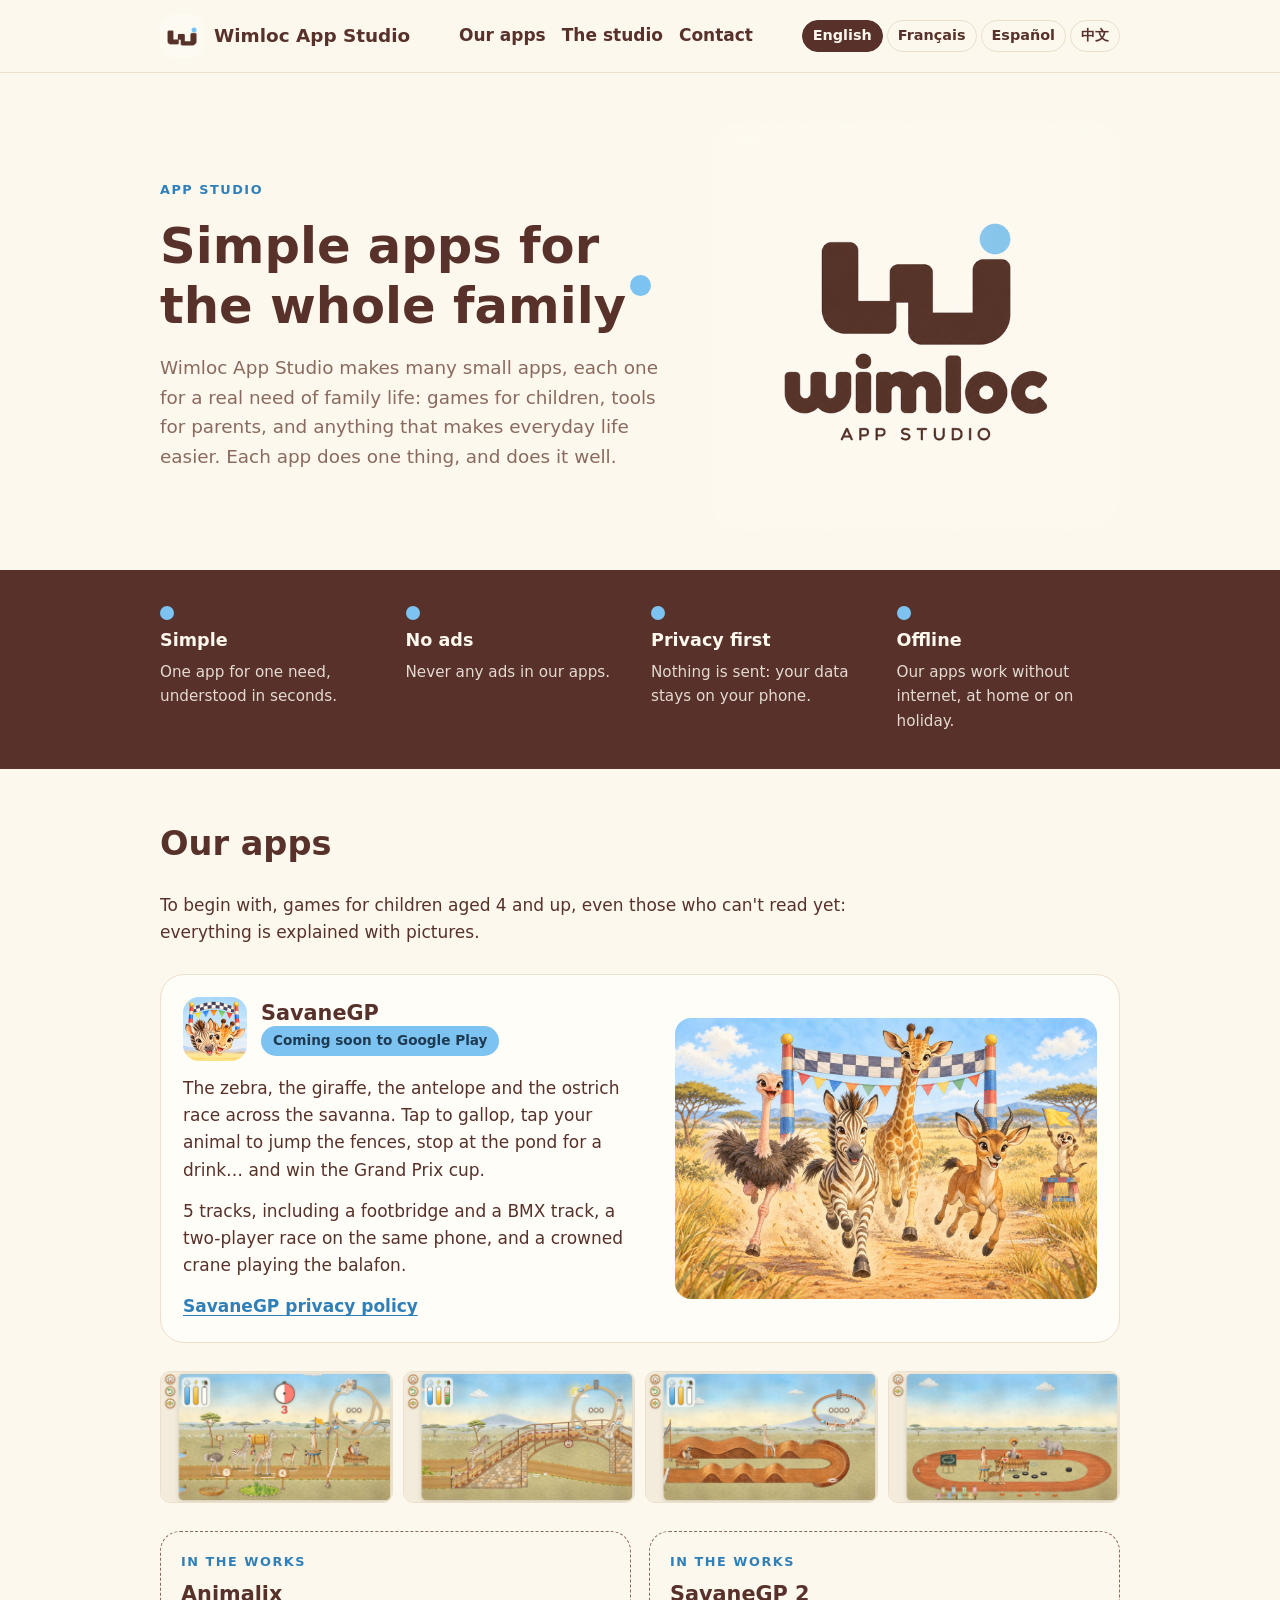
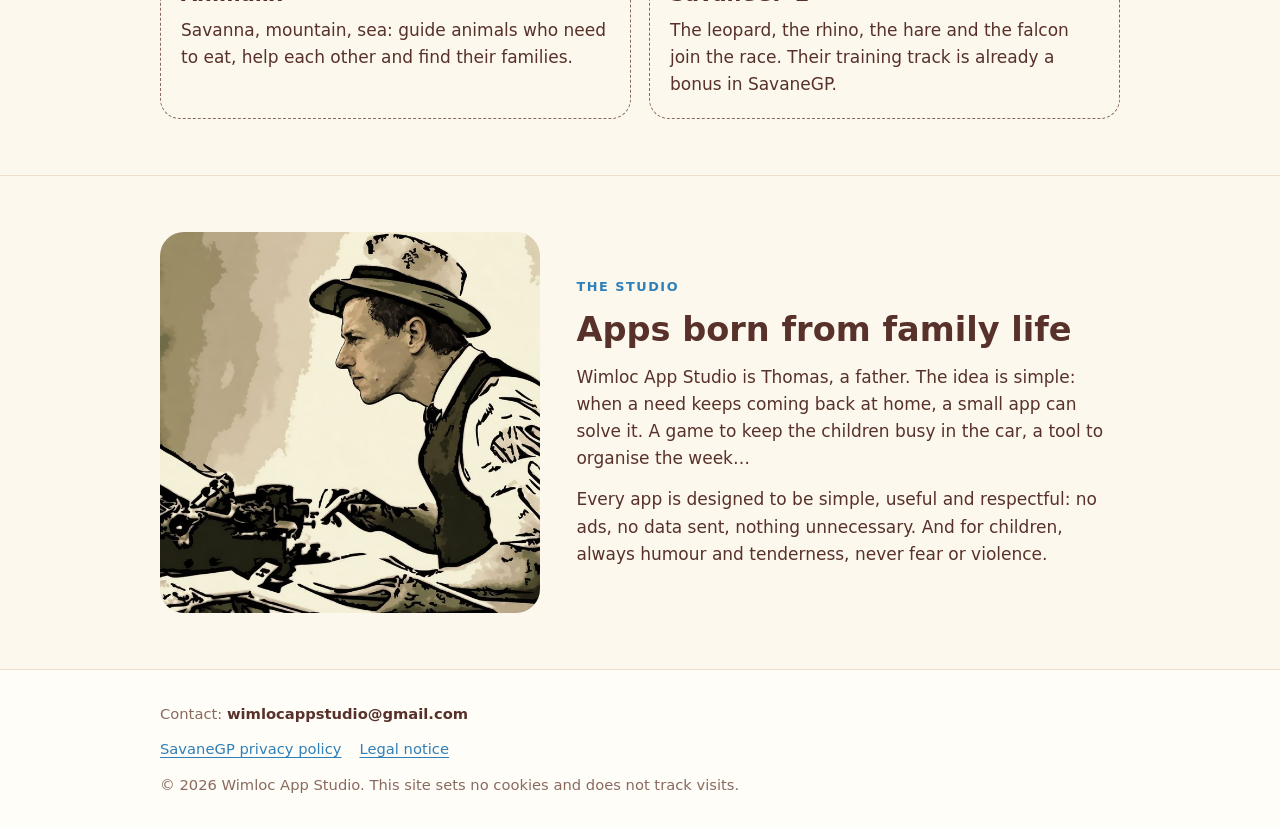
==== index.html @ 34c9a8f1 "Site de Wimloc App Studio : anglais, français, espagnol, chinois ; confidentialité de SavaneGP Co-Au" ====
<!doctype html>
<html lang="en">
<head>
<meta charset="utf-8">
<meta name="viewport" content="width=device-width,initial-scale=1,viewport-fit=cover">
<title>Wimloc App Studio</title>
<meta name="description" content="Wimloc App Studio makes simple apps for family life: games for children, tools for parents. No ads, no data collection.">
<link rel="icon" href="images/favicon.png">
<link rel="stylesheet" href="style.css">
</head>
<body>
<header class="haut bande"><div class="col">
  <a class="marque" href="./"><img src="images/marque_claire.png" alt="">Wimloc App Studio</a>
  <nav><a href="#apps">Our apps</a><a href="#studio">The studio</a><a href="#contact">Contact</a></nav>
  <span class="langues"><a href="" lang="en" aria-current="page">English</a><a href="fr/" lang="fr">Français</a><a href="es/" lang="es">Español</a><a href="zh/" lang="zh-Hans">中文</a></span>
</div></header>

<main>
<section class="ouverture bande"><div class="col">
  <div class="texte">
    <p class="etiquette">App studio</p>
    <h1>Simple apps for the whole family<span class="point" aria-hidden="true"></span></h1>
    <p class="chapo">Wimloc App Studio makes many small apps, each one for a real need of family life: games for children, tools for parents, and anything that makes everyday life easier. Each app does one thing, and does it well.</p>
  </div>
  <img class="logo logo-grand" src="images/logo_wimloc.png" alt="Wimloc App Studio logo" width="600" height="600">
</div></section>

<section class="promesses bande" aria-label="Our commitments"><div class="col">
  <div class="promesse"><b>Simple</b><span>One app for one need, understood in seconds.</span></div>
  <div class="promesse"><b>No ads</b><span>Never any ads in our apps.</span></div>
  <div class="promesse"><b>Privacy first</b><span>Nothing is sent: your data stays on your phone.</span></div>
  <div class="promesse"><b>Offline</b><span>Our apps work without internet, at home or on holiday.</span></div>
</div></section>

<section class="jeux bande" id="apps"><div class="col">
  <h2>Our apps</h2>
  <p>To begin with, games for children aged 4 and up, even those who can&#x27;t read yet: everything is explained with pictures.</p>
  <article class="jeu-vedette">
    <div class="texte">
      <div class="titre-jeu"><img src="images/savanegp_icone.png" alt="" width="256" height="256"><div><h3>SavaneGP</h3><span class="pastille">Coming soon to Google Play</span></div></div>
      <p>The zebra, the giraffe, the antelope and the ostrich race across the savanna. Tap to gallop, tap your animal to jump the fences, stop at the pond for a drink… and win the Grand Prix cup.</p>
      <p>5 tracks, including a footbridge and a BMX track, a two-player race on the same phone, and a crowned crane playing the balafon.</p>
      <div class="liens"><a href="savanegp/privacy.html#en">SavaneGP privacy policy</a></div>
    </div>
    <img class="affiche" src="images/savanegp_affiche.jpg" alt="The zebra, the giraffe, the antelope and the ostrich running to the finish line" width="1200" height="800">
  </article>
  <div class="captures"><img src="images/savanegp_depart.jpg" alt="The Grand Prix start" width="960" height="540" loading="lazy"><img src="images/savanegp_passerelle.jpg" alt="The zebra on the footbridge" width="960" height="540" loading="lazy"><img src="images/savanegp_bmx.jpg" alt="The BMX track" width="960" height="540" loading="lazy"><img src="images/savanegp_savanegp2.jpg" alt="The SavaneGP 2 training track" width="960" height="540" loading="lazy"></div>
  <div class="a-venir">
    <article><span class="etiquette">In the works</span><h3>Animalix</h3><p>Savanna, mountain, sea: guide animals who need to eat, help each other and find their families.</p></article>
    <article><span class="etiquette">In the works</span><h3>SavaneGP 2</h3><p>The leopard, the rhino, the hare and the falcon join the race. Their training track is already a bonus in SavaneGP.</p></article>
  </div>
</div></section>

<section class="studio bande" id="studio"><div class="col">
  <img src="images/thomas.jpg" alt="Thomas, founder of Wimloc App Studio" width="700" height="700" loading="lazy">
  <div class="texte">
    <p class="etiquette">The studio</p>
    <h2>Apps born from family life</h2>
    <p>Wimloc App Studio is Thomas, a father. The idea is simple: when a need keeps coming back at home, a small app can solve it. A game to keep the children busy in the car, a tool to organise the week…</p>
    <p>Every app is designed to be simple, useful and respectful: no ads, no data sent, nothing unnecessary. And for children, always humour and tenderness, never fear or violence.</p>
  </div>
</div></section>
</main>

<footer class="pied bande" id="contact"><div class="col">
  <p>Contact: <span class="adresse">wimlocappstudio@gmail.com</span></p>
  <div class="ligne"><a href="savanegp/privacy.html#en">SavaneGP privacy policy</a><a href="legal.html#en">Legal notice</a></div>
  <p>© 2026 Wimloc App Studio. This site sets no cookies and does not track visits.</p>
</div></footer>
</body>
</html>
---- style.css ----
/* Wimloc App Studio : couleurs du logo (brun, crème, bleu ciel), lettres rondes comme le logo, sans police chargée d'ailleurs
   (aucune requête vers un autre site : personne n'est suivi). Une colonne centrée, bandes pleine largeur. */
:root{--creme:#fdf8ee;--carte:#fffdf8;--brun:#57312a;--brun-doux:#8a6a5e;--ciel:#7dc3f2;--ciel-fonce:#2f7fb8;--trait:#ecdfcb;
  --rond:ui-rounded,"SF Pro Rounded","Nunito","Varela Round","Segoe UI",system-ui,sans-serif;--texte:system-ui,-apple-system,"Segoe UI",Roboto,sans-serif}
@media (prefers-color-scheme:dark){:root{--creme:#2a1915;--carte:#341f1a;--brun:#fbf3e4;--brun-doux:#c9b3a6;--ciel:#7dc3f2;--ciel-fonce:#9fd3f6;--trait:#4a2f28;color-scheme:dark}}
*{box-sizing:border-box}
html{-webkit-text-size-adjust:100%}
body{margin:0;background:var(--creme);color:var(--brun);font:17px/1.6 var(--texte)}
img{max-width:100%;height:auto;display:block}
a{color:var(--ciel-fonce);text-underline-offset:3px}
a:focus-visible,button:focus-visible{outline:3px solid var(--ciel);outline-offset:3px;border-radius:6px}
.bande{padding-left:max(16px,env(safe-area-inset-left,0px));padding-right:max(16px,env(safe-area-inset-right,0px))}
.col{max-width:960px;margin:0 auto}
h1,h2,h3{font-family:var(--rond);font-weight:700;line-height:1.15;text-wrap:balance;margin:0}
h1{font-size:clamp(2rem,5vw,3.1rem)}
h2{font-size:clamp(1.5rem,3.4vw,2.1rem)}
h3{font-size:1.3rem}
p{margin:0;max-width:65ch}
.etiquette{font-family:var(--rond);font-size:.8rem;letter-spacing:.12em;text-transform:uppercase;color:var(--ciel-fonce);font-weight:700}

/* en-tête */
.haut{padding-block:14px;border-bottom:1px solid var(--trait)}
.haut .col{display:flex;align-items:center;justify-content:space-between;gap:12px;flex-wrap:wrap}
.marque{display:flex;align-items:center;gap:10px;text-decoration:none;color:var(--brun);font-family:var(--rond);font-weight:700;font-size:1.15rem}
.marque img{width:44px;height:44px;border-radius:12px}
nav{display:flex;gap:16px;flex-wrap:wrap;font-family:var(--rond);font-weight:600}
nav a{color:var(--brun);text-decoration:none}
nav a:hover{color:var(--ciel-fonce)}

/* ouverture */
.ouverture{padding-block:48px 40px}
.ouverture .col{display:grid;grid-template-columns:minmax(0,1fr) minmax(0,.8fr);gap:40px;align-items:center}
.ouverture .texte{display:flex;flex-direction:column;gap:18px;min-width:0}
.ouverture .chapo{font-size:1.15rem;color:var(--brun-doux)}
.logo-grand{border-radius:28px;background:#fdf8ee}
.point{display:inline-block;width:.42em;height:.42em;border-radius:50%;background:var(--ciel);margin-left:.08em;vertical-align:.55em}

/* promesses */
.promesses{padding-block:36px;background:var(--brun);color:var(--creme)}
@media (prefers-color-scheme:dark){.promesses{background:#1d110e;color:#fbf3e4}}
.promesses .col{display:grid;grid-template-columns:repeat(auto-fit,minmax(170px,1fr));gap:22px}
.promesse{display:flex;flex-direction:column;gap:6px}
.promesse b{font-family:var(--rond);font-size:1.1rem}
.promesse span{opacity:.85;font-size:.95rem}
.promesse::before{content:"";width:14px;height:14px;border-radius:50%;background:var(--ciel)}

/* jeux */
.jeux{padding-block:56px;display:block}
.jeux .col{display:flex;flex-direction:column;gap:28px}
.jeu-vedette{display:grid;grid-template-columns:minmax(0,1.1fr) minmax(0,1fr);gap:28px;align-items:center;background:var(--carte);border:1px solid var(--trait);border-radius:24px;padding:22px}
.jeu-vedette .texte{display:flex;flex-direction:column;gap:14px;min-width:0}
.jeu-vedette .affiche{border-radius:16px}
.titre-jeu{display:flex;align-items:center;gap:14px}
.titre-jeu img{width:64px;height:64px;border-radius:16px}
.pastille{display:inline-block;font-family:var(--rond);font-weight:700;font-size:.85rem;padding:4px 12px;border-radius:999px;background:var(--ciel);color:#1e3b52}
.captures{display:grid;grid-template-columns:repeat(4,minmax(0,1fr));gap:10px}
.captures img{border-radius:10px;border:1px solid var(--trait)}
.liens{display:flex;gap:14px;flex-wrap:wrap;font-weight:600}
.a-venir{display:grid;grid-template-columns:repeat(auto-fit,minmax(260px,1fr));gap:18px}
.a-venir article{border:1px dashed var(--brun-doux);border-radius:20px;padding:20px;display:flex;flex-direction:column;gap:10px}

/* studio */
.studio{padding-block:56px;border-top:1px solid var(--trait)}
.studio .col{display:grid;grid-template-columns:minmax(0,.7fr) minmax(0,1fr);gap:36px;align-items:center}
.studio img{border-radius:24px}
.studio .texte{display:flex;flex-direction:column;gap:14px;min-width:0}

/* pied */
.pied{padding-block:32px;background:var(--carte);border-top:1px solid var(--trait);font-size:.92rem;color:var(--brun-doux)}
.pied .col{display:flex;flex-direction:column;gap:12px}
.pied .ligne{display:flex;gap:18px;flex-wrap:wrap}
.adresse{user-select:all;font-weight:600;color:var(--brun)}

/* pages de texte (confidentialité, mentions) */
.page{padding-block:40px 56px}
.page .col{max-width:720px;display:flex;flex-direction:column;gap:16px}
.page h2{margin-top:18px}
.page ul{margin:0;padding-left:1.2em;display:flex;flex-direction:column;gap:6px}
.page .date{color:var(--brun-doux)}

@media (max-width:720px){
  .ouverture .col,.jeu-vedette,.studio .col{grid-template-columns:1fr}
  .ouverture .logo{max-width:260px}
  .captures{grid-template-columns:repeat(2,minmax(0,1fr))}
  .studio img{max-width:320px}
}
@media (prefers-reduced-motion:no-preference){.point{animation:rebond 2.8s ease-in-out infinite}}
@keyframes rebond{0%,80%,100%{transform:translateY(0)}88%{transform:translateY(-.25em)}}

/* choix de la langue */
.langues{display:flex;gap:4px;flex-wrap:wrap;font-family:var(--rond);font-weight:600;font-size:.9rem}
.langues a{color:var(--brun);text-decoration:none;padding:3px 10px;border-radius:999px;border:1px solid var(--trait)}
.langues a[aria-current]{background:var(--brun);color:var(--creme);border-color:var(--brun)}
.page section{display:flex;flex-direction:column;gap:12px;padding-bottom:24px;border-bottom:1px solid var(--trait)}
.page section:last-child{border-bottom:0}
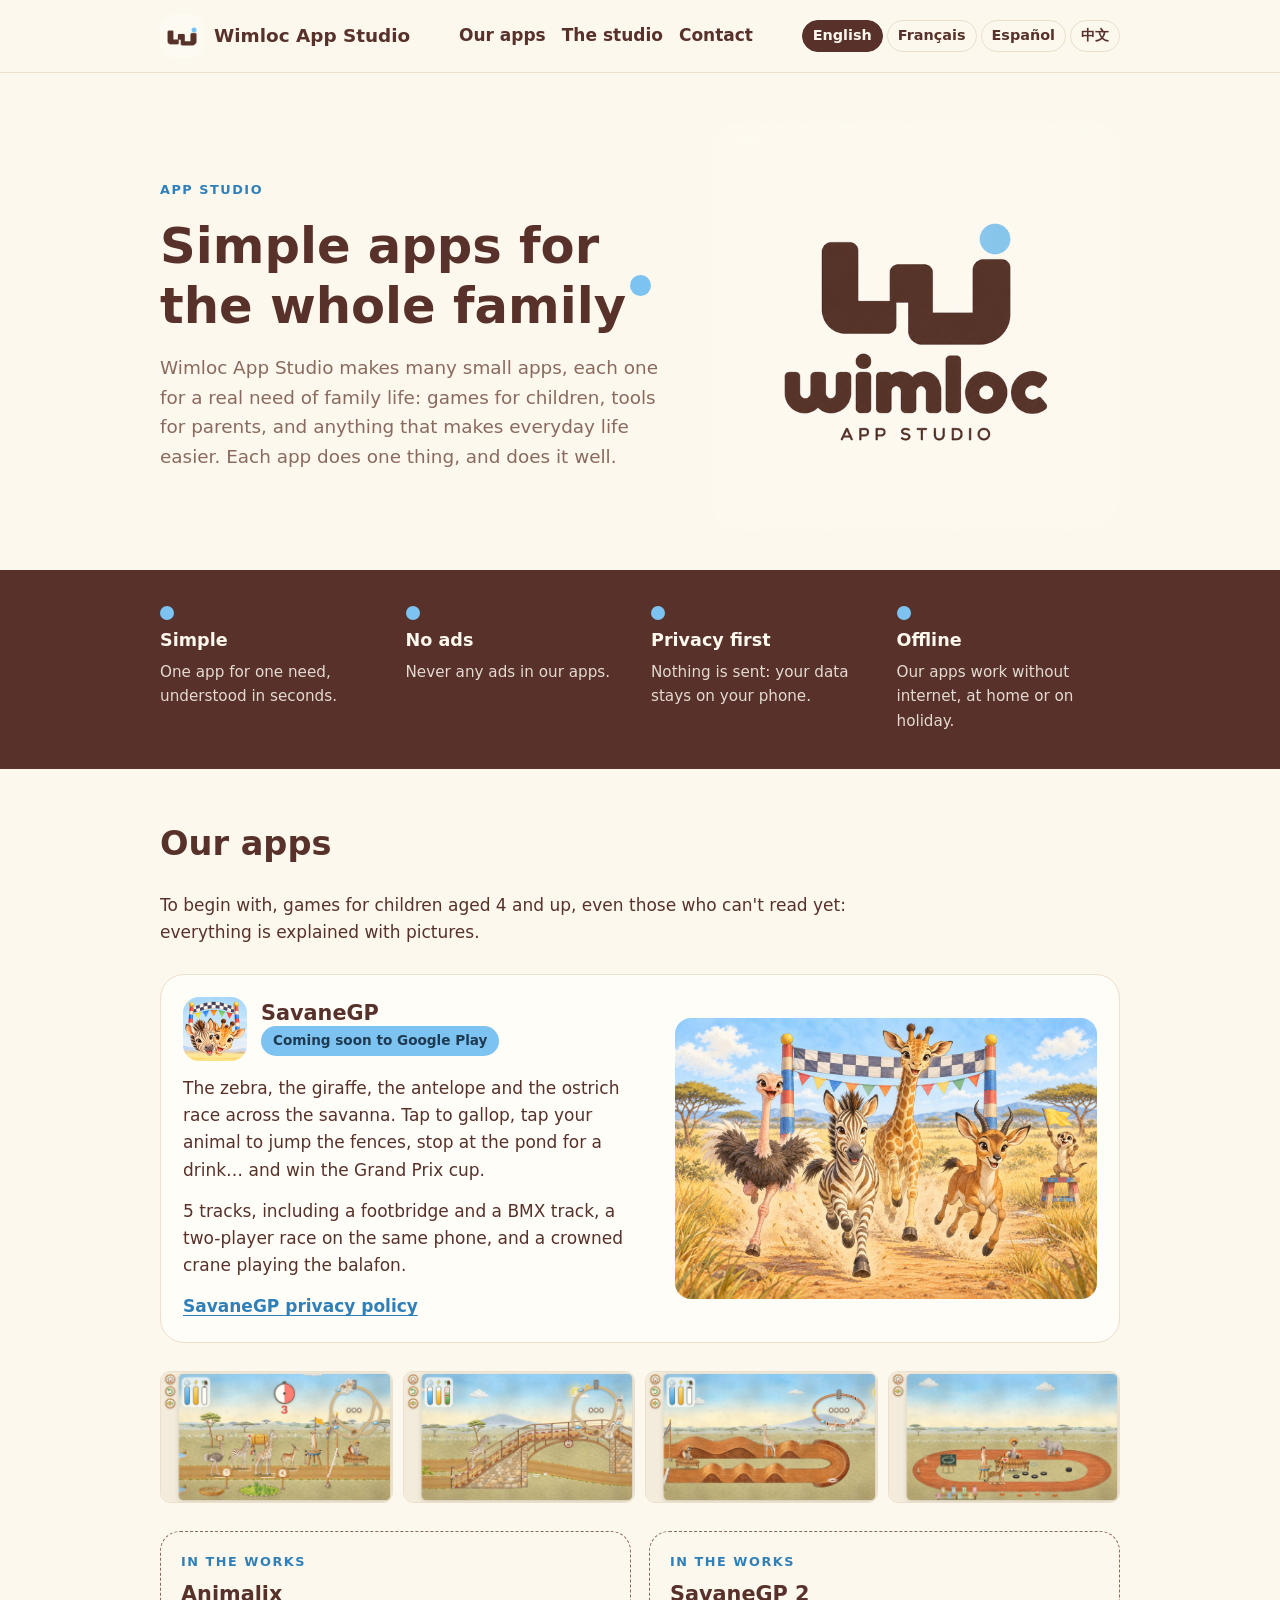
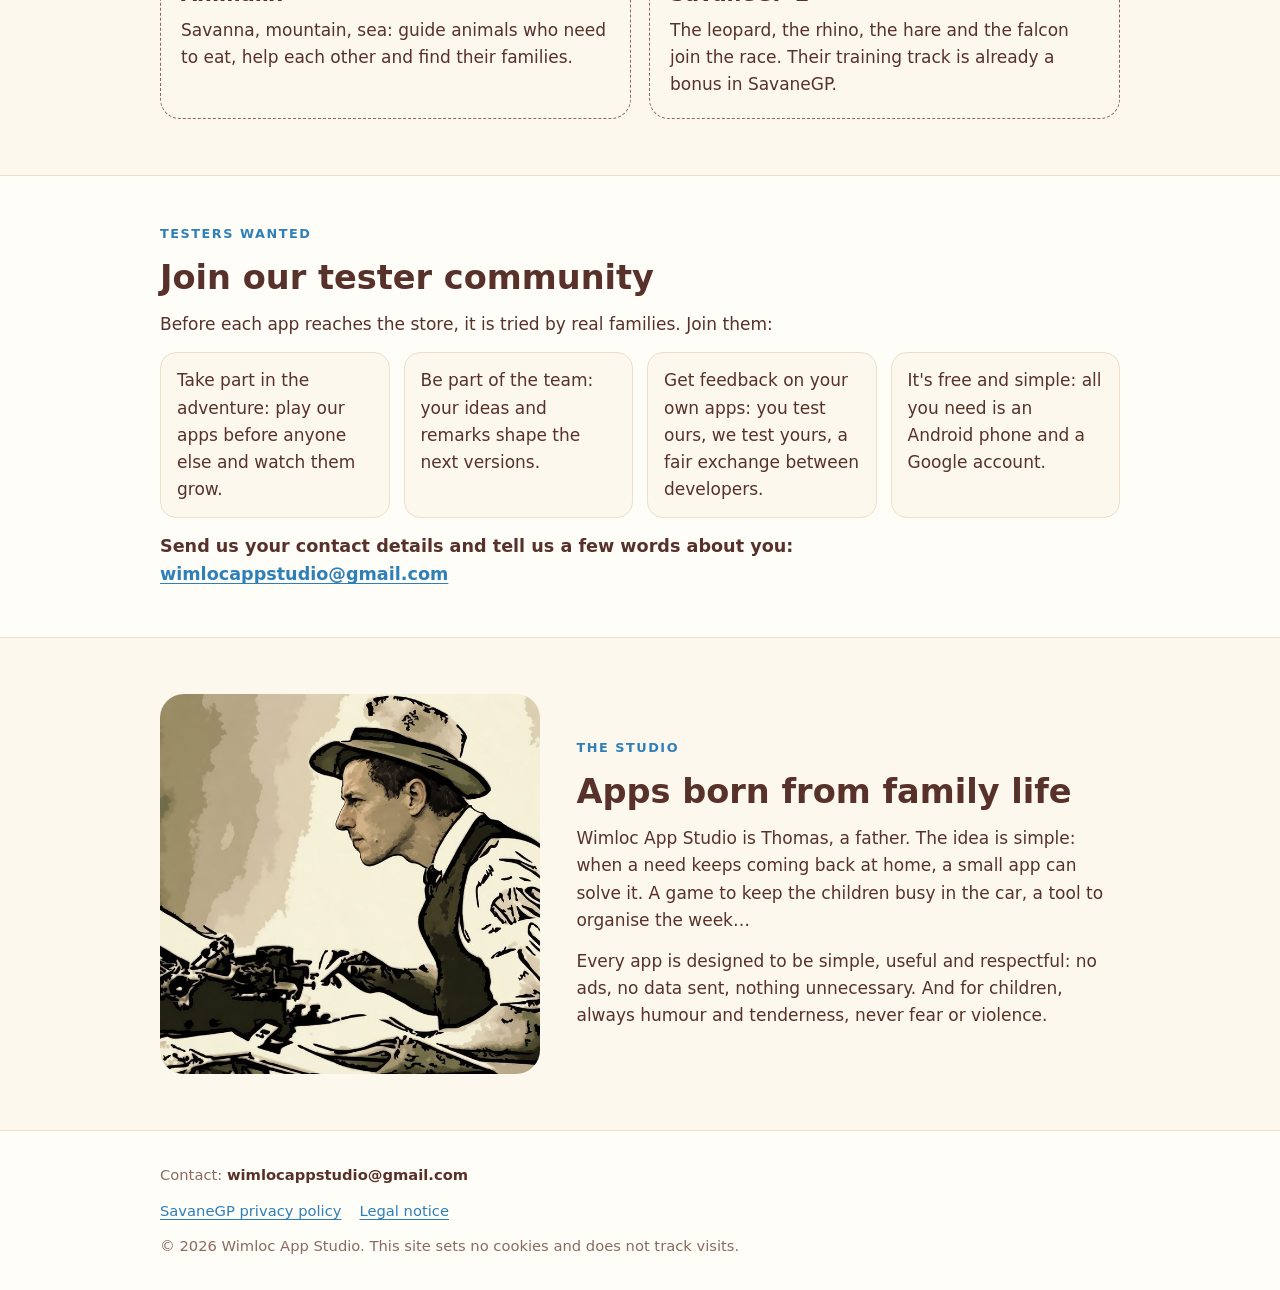
==== commit 8a9bf818: "Communauté de testeurs Co-Authored-By: Claude Opus 5.5 <noreply@anthropic.com> Claude-Session: https" ====
--- a/index.html
+++ b/index.html
@@ -5,7 +5,11 @@
 <meta name="viewport" content="width=device-width,initial-scale=1,viewport-fit=cover">
 <title>Wimloc App Studio</title>
 <meta name="description" content="Wimloc App Studio makes simple apps for family life: games for children, tools for parents. No ads, no data collection.">
-<link rel="icon" href="images/favicon.png">
+<link rel="icon" href="favicon.ico" sizes="48x48">
+<link rel="icon" type="image/png" sizes="32x32" href="images/favicon-32.png">
+<link rel="icon" type="image/png" sizes="192x192" href="images/icone-192.png">
+<link rel="apple-touch-icon" href="images/apple-touch-icon.png">
+<meta name="theme-color" content="#57312a">
 <link rel="stylesheet" href="style.css">
 </head>
 <body>
@@ -51,6 +55,14 @@
   </div>
 </div></section>
 
+<section class="testeurs bande" id="testers"><div class="col">
+  <p class="etiquette">Testers wanted</p>
+  <h2>Join our tester community</h2>
+  <p>Before each app reaches the store, it is tried by real families. Join them:</p>
+  <ul class="atouts"><li>Take part in the adventure: play our apps before anyone else and watch them grow.</li><li>Be part of the team: your ideas and remarks shape the next versions.</li><li>Get feedback on your own apps: you test ours, we test yours, a fair exchange between developers.</li><li>It&#x27;s free and simple: all you need is an Android phone and a Google account.</li></ul>
+  <p class="appel">Send us your contact details and tell us a few words about you: <a href="mailto:wimlocappstudio@gmail.com?subject=Tester">wimlocappstudio@gmail.com</a></p>
+</div></section>
+
 <section class="studio bande" id="studio"><div class="col">
   <img src="images/thomas.jpg" alt="Thomas, founder of Wimloc App Studio" width="700" height="700" loading="lazy">
   <div class="texte">
--- a/style.css
+++ b/style.css
@@ -93,3 +93,11 @@
 .langues a[aria-current]{background:var(--brun);color:var(--creme);border-color:var(--brun)}
 .page section{display:flex;flex-direction:column;gap:12px;padding-bottom:24px;border-bottom:1px solid var(--trait)}
 .page section:last-child{border-bottom:0}
+
+/* communauté de testeurs */
+.testeurs{padding-block:48px;background:var(--carte);border-top:1px solid var(--trait)}
+.testeurs .col{display:flex;flex-direction:column;gap:14px}
+.atouts{margin:0;padding:0;list-style:none;display:grid;grid-template-columns:repeat(auto-fit,minmax(220px,1fr));gap:14px}
+.atouts li{border:1px solid var(--trait);border-radius:16px;padding:14px 16px;background:var(--creme)}
+.appel{font-family:var(--rond);font-weight:700;font-size:1.1rem}
+.appel a{white-space:nowrap}
